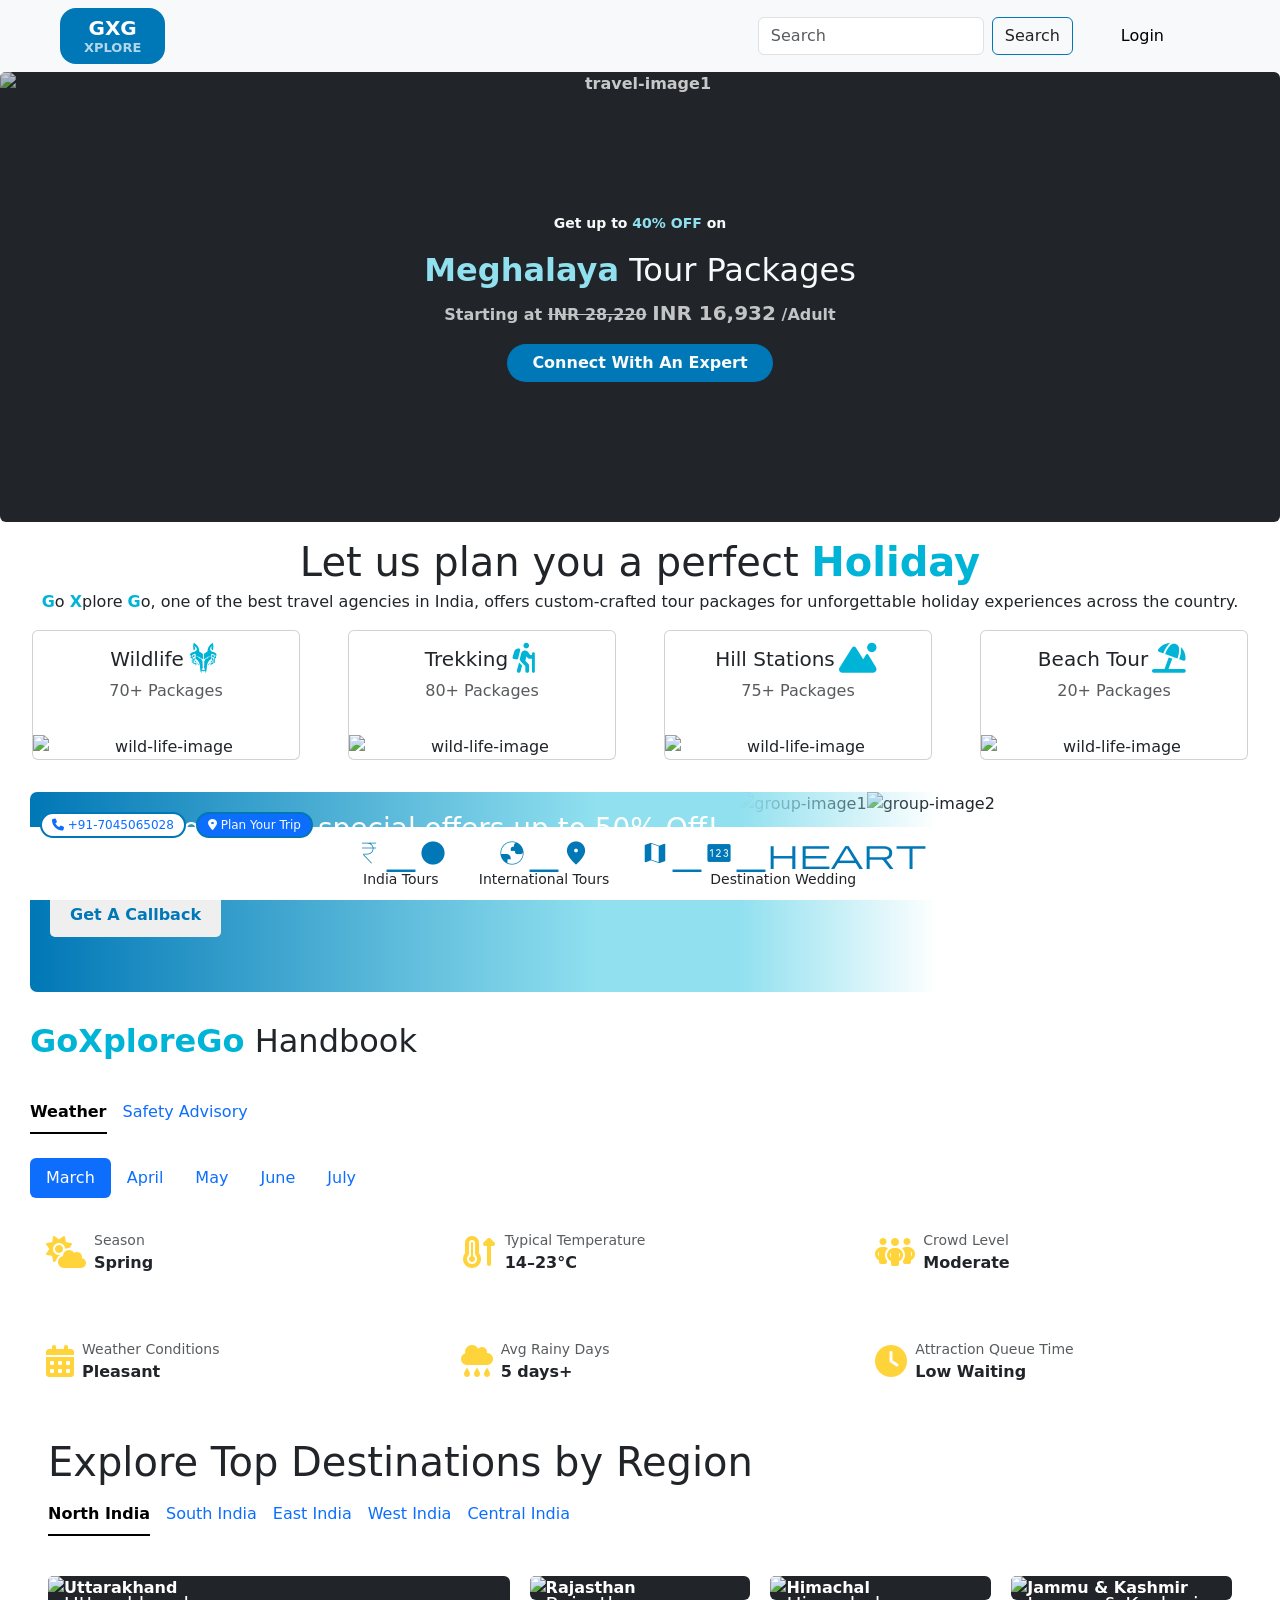
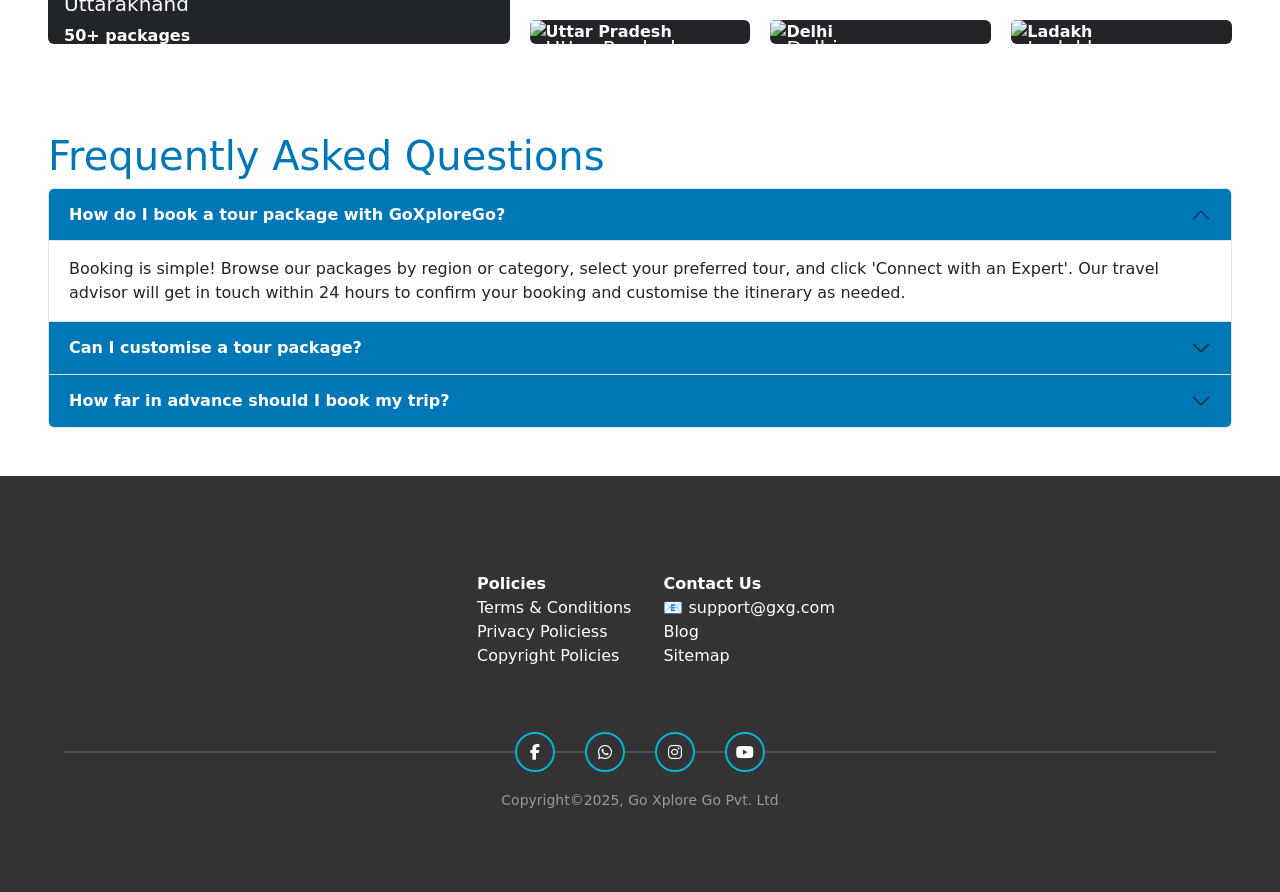
==== GoXploreGo/index.html @ b68ad402 "Add files via upload Travel Webpage created with html, css, bootstrap and js functions" ====
<!doctype html>
<html lang="en">
  <head>
    <meta charset="UTF-8" />
    <meta name="viewport" content="width=device-width, initial-scale=1.0" />
    <title>GoXploreGo</title>
    <link rel="stylesheet" href="style.css" />
    <link rel="icon" type="image/png" href="assets/travel_icon.png" />
    <link
      rel="stylesheet"
      href="https://cdnjs.cloudflare.com/ajax/libs/font-awesome/6.5.1/css/all.min.css"
    />
    <link
      href="https://cdn.jsdelivr.net/npm/bootstrap@5.3.8/dist/css/bootstrap.min.css"
      rel="stylesheet"
      integrity="sha384-sRIl4kxILFvY47J16cr9ZwB07vP4J8+LH7qKQnuqkuIAvNWLzeN8tE5YBujZqJLB"
      crossorigin="anonymous"
    />
    <link
      href="https://fonts.googleapis.com/css2?family=Material+Symbols+Outlined"
      rel="stylesheet"
    />
    <script
      src="https://cdn.jsdelivr.net/npm/bootstrap@5.3.8/dist/js/bootstrap.bundle.min.js"
      integrity="sha384-FKyoEForCGlyvwx9Hj09JcYn3nv7wiPVlz7YYwJrWVcXK/BmnVDxM+D2scQbITxI"
      crossorigin="anonymous"
    ></script>
  </head>
  <body>
    <header>
      <nav class="navbar bg-body-tertiary px-5">
        <div class="nav-custom container-fluid">
          <a
            href="#"
            data-bs-toggle="tooltip"
            data-bs-placement="bottom"
            data-bs-custom-class="custom-tooltip"
            data-bs-title="Go Xplore Go — Adventure Awaits!"
            class="navbar-icon-custom navbar-brand px-4 py-2 text-center rounded-4"
            >GXG<span style="font-size: small; opacity: 0.7">XPLORE</span></a
          >
          <form class="d-flex p-2" role="search">
            <input
              class="input-search-custom form-control me-2"
              type="search"
              placeholder="Search"
              aria-label="Search"
            />
            <button class="btn btn-search" type="submit">Search</button>
            <button type="submit" class="login px-5">Login</button>
          </form>
        </div>
      </nav>
    </header>

    <section class="hero-section overflow-hidden">
      <div
        style="height: 450px"
        class="card border-0 text-center text-bg-dark fw-bolder"
      >
        <div class="hero-slider">
          <img
            src="https://images.unsplash.com/photo-1624049321569-f483adecb8fa?q=80&w=870&auto=format&fit=crop&ixlib=rb-4.1.0&ixid=M3wxMjA3fDB8MHxwaG90by1wYWdlfHx8fGVufDB8fHx8fA%3D%3D"
            class="card-img h-100 w-100 object-fit-cover opacity-75"
            alt="travel-image1"
          />
          <img
            src="https://images.unsplash.com/photo-1650747857310-c359fd3ee5c5?q=80&w=870&auto=format&fit=crop&ixlib=rb-4.1.0&ixid=M3wxMjA3fDB8MHxwaG90by1wYWdlfHx8fGVufDB8fHx8fA%3D%3D"
            class="card-img h-100 w-100 object-fit-cover opacity-75"
            alt="travel-image2"
          />
          <img
            src="https://images.unsplash.com/photo-1718708839447-c9a9dbec0168?q=80&w=774&auto=format&fit=crop&ixlib=rb-4.1.0&ixid=M3wxMjA3fDB8MHxwaG90by1wYWdlfHx8fGVufDB8fHx8fA%3D%3D"
            class="card-img h-100 w-100 object-fit-cover opacity-75"
            alt="travel-image3"
          />
          <img
            src="https://images.unsplash.com/photo-1636559368535-b478a047a370?q=80&w=870&auto=format&fit=crop&ixlib=rb-4.1.0&ixid=M3wxMjA3fDB8MHxwaG90by1wYWdlfHx8fGVufDB8fHx8fA%3D%3D"
            class="card-img h-100 w-100 object-fit-cover opacity-75"
            alt="travel-image4"
          />
        </div>

        <div
          class="card-img-overlay text-light d-flex flex-column justify-content-center align-items-center"
        >
          <p class="card-text">
            <small>Get up to <span class="primary">40% OFF</span> on</small>
          </p>
          <h2 class="card-title">
            <span class="primary">Meghalaya</span> Tour Packages
          </h2>
          <p class="card-text opacity-75">
            Starting at
            <span class="text-decoration-line-through">INR 28,220</span>
            <span class="opacity-100 fw-bolder fs-5">INR 16,932</span>
            /Adult
          </p>
          <a
            href="#"
            class="btn rounded-5 btn-custom text-capitalize text-light px-4 fw-bold"
            >connect with an expert</a
          >
        </div>
      </div>
    </section>

    <main class="main-section">
      <div class="card border-0 text-center">
        <div class="card-body">
          <h1 class="card-title">
            Let us plan you a perfect <span class="secondary">Holiday</span>
          </h1>
          <p class="card-subtitle">
            <span class="secondary">G</span>o
            <span class="secondary">X</span>plore
            <span class="secondary">G</span>o, one of the best travel agencies
            in India, offers custom-crafted tour packages for unforgettable
            holiday experiences across the country.
          </p>
          <div class="row row-cols-2 row-cols-md-4 g-5 p-3">
            <div class="col">
              <div class="card h-100">
                <div class="card-body">
                  <h5 class="card-title">
                    Wildlife<i
                      class="fa-brands fa-wolf-pack-battalion main-section-icon fa-xl d-inline-block px-1 align-text-center"
                    ></i>
                  </h5>

                  <p class="card-text opacity-75">70+ Packages</p>
                  <a href="#" class="stretched-link"></a>
                </div>
                <img
                  src="https://images.unsplash.com/photo-1575550959106-5a7defe28b56?q=80&w=870&auto=format&fit=crop&ixlib=rb-4.1.0&ixid=M3wxMjA3fDB8MHxwaG90by1wYWdlfHx8fGVufDB8fHx8fA%3D%3D"
                  class="card-img-bottom"
                  alt="wild-life-image"
                />
              </div>
            </div>

            <div class="col">
              <div class="card h-100">
                <div class="card-body">
                  <h5 class="card-title">
                    Trekking<i
                      class="fa-solid fa-person-hiking main-section-icon fa-xl px-1 d-inline-block align-text-center"
                    ></i>
                  </h5>

                  <p class="card-text opacity-75">80+ Packages</p>
                  <a href="#" class="stretched-link"></a>
                </div>
                <img
                  src="https://images.unsplash.com/photo-1497501849790-78f74380d9d3?w=500&auto=format&fit=crop&q=60&ixlib=rb-4.1.0&ixid=M3wxMjA3fDB8MHxzZWFyY2h8MTh8fHRyZWtraW5nfGVufDB8fDB8fHww"
                  class="card-img-bottom"
                  alt="wild-life-image"
                />
              </div>
            </div>

            <div class="col">
              <div class="card h-100">
                <div class="card-body">
                  <h5 class="card-title">
                    Hill Stations<i
                      class="fa-solid fa-mountain-sun main-section-icon fa-xl px-1 d-inline-block align-text-center"
                    ></i>
                  </h5>
                  <p class="card-text opacity-75">75+ Packages</p>
                  <a href="#" class="stretched-link"></a>
                </div>
                <img
                  src="https://plus.unsplash.com/premium_photo-1697729686580-91cb90cdb7b6?q=80&w=870&auto=format&fit=crop&ixlib=rb-4.1.0&ixid=M3wxMjA3fDB8MHxwaG90by1wYWdlfHx8fGVufDB8fHx8fA%3D%3D"
                  class="card-img-bottom"
                  alt="wild-life-image"
                />
              </div>
            </div>

            <div class="col">
              <div class="card h-100">
                <div class="card-body">
                  <h5 class="card-title">
                    Beach Tour<i
                      class="fa-solid fa-umbrella-beach main-section-icon fa-xl px-1 d-inline-block align-text-center"
                    ></i>
                  </h5>

                  <p class="card-text opacity-75">20+ Packages</p>
                  <a href="#" class="stretched-link"></a>
                </div>
                <img
                  src="https://images.unsplash.com/photo-1519046904884-53103b34b206?q=80&w=870&auto=format&fit=crop&ixlib=rb-4.1.0&ixid=M3wxMjA3fDB8MHxwaG90by1wYWdlfHx8fGVufDB8fHx8fA%3D%3D"
                  class="card-img-bottom"
                  alt="wild-life-image"
                />
              </div>
            </div>
          </div>
        </div>
      </div>
    </main>

    <!-- Offer section -->
    <section class="offer-section">
      <div class="offer-content">
        <h3>Bigger Group? Get special offers up to 50% Off!</h3>
        <p>We create unforgettable adventures, customised for your group.</p>
        <button class="cta">Get A Callback</button>
      </div>
      <div class="offer-images">
        <img
          src="https://images.unsplash.com/photo-1523898052899-241108586cf8?q=80&w=870&auto=format&fit=crop&ixlib=rb-4.1.0&ixid=M3wxMjA3fDB8MHxwaG90by1wYWdlfHx8fGVufDB8fHx8fA%3D%3D"
          alt="group-image1"
        />
        <img
          src="https://images.unsplash.com/photo-1679579664638-6b97f1be7d85?w=500&auto=format&fit=crop&q=60&ixlib=rb-4.1.0&ixid=M3wxMjA3fDB8MHxzZWFyY2h8NDE4fHxncm91cHxlbnwwfHwwfHx8MA%3D%3D"
          alt="group-image2"
        />
      </div>
    </section>

    <section class="handbook-section">
      <h2><span class="secondary">GoXploreGo</span> Handbook</h2>
      <ul class="nav nav-underline py-4" id="myTab" role="tablist">
        <li class="nav-item" role="presentation">
          <a
            class="nav-link active"
            id="weather-tab"
            data-bs-toggle="tab"
            data-bs-target="#weather-tab-pane"
            role="tab"
            aria-controls="weather-tab-pane"
            aria-selected="true"
            aria-current="page"
            href="#"
            >Weather</a
          >
        </li>
        <li class="nav-item" role="presentation">
          <a
            class="nav-link"
            id="safety-advisory-tab"
            data-bs-toggle="tab"
            data-bs-target="#safety-advisory-tab-pane"
            role="tab"
            aria-controls="safety-advisory-tab-pane"
            aria-selected="false"
            href="#"
            >Safety Advisory</a
          >
        </li>
      </ul>
      <div class="tab-content" id="myTabContent">
        <div
          class="tab-pane fade show active"
          id="weather-tab-pane"
          role="tabpanel"
          aria-labelledby="weather-tab"
          tabindex="0"
        >
          <ul class="nav nav-pills mb-3" id="pills-tab" role="tablist">
            <li class="nav-item" role="presentation">
              <button
                class="nav-link active"
                id="pills-march-tab"
                data-bs-toggle="pill"
                data-bs-target="#pills-march"
                type="button"
                role="tab"
                aria-controls="pills-march"
                aria-selected="true"
              >
                March
              </button>
            </li>
            <li class="nav-item" role="presentation">
              <button
                class="nav-link"
                id="pills-april-tab"
                data-bs-toggle="pill"
                data-bs-target="#pills-april"
                type="button"
                role="tab"
                aria-controls="pills-april"
                aria-selected="false"
              >
                April
              </button>
            </li>
            <li class="nav-item" role="presentation">
              <button
                class="nav-link"
                id="pills-may-tab"
                data-bs-toggle="pill"
                data-bs-target="#pills-may"
                type="button"
                role="tab"
                aria-controls="pills-may"
                aria-selected="false"
              >
                May
              </button>
            </li>
            <li class="nav-item" role="presentation">
              <button
                class="nav-link"
                id="pills-june-tab"
                data-bs-toggle="pill"
                data-bs-target="#pills-june"
                type="button"
                role="tab"
                aria-controls="pills-june"
                aria-selected="false"
              >
                June
              </button>
            </li>
            <li class="nav-item" role="presentation">
              <button
                class="nav-link"
                id="pills-july-tab"
                data-bs-toggle="pill"
                data-bs-target="#pills-july"
                type="button"
                role="tab"
                aria-controls="pills-july"
                aria-selected="false"
              >
                July
              </button>
            </li>
          </ul>
          <div class="tab-content" id="pills-tabContent">
            <div
              class="tab-pane fade show active"
              id="pills-march"
              role="tabpanel"
              aria-labelledby="pills-march-tab"
              tabindex="0"
            >
              <div class="weather-content"></div>
            </div>
            <div
              class="tab-pane fade"
              id="pills-april"
              role="tabpanel"
              aria-labelledby="pills-april-tab"
              tabindex="0"
            >
              <div class="weather-content"></div>
            </div>
            <div
              class="tab-pane fade"
              id="pills-may"
              role="tabpanel"
              aria-labelledby="pills-may-tab"
              tabindex="0"
            >
              <div class="weather-content"></div>
            </div>
            <div
              class="tab-pane fade"
              id="pills-june"
              role="tabpanel"
              aria-labelledby="pills-june-tab"
              tabindex="0"
            >
              <div class="weather-content"></div>
            </div>
            <div
              class="tab-pane fade"
              id="pills-july"
              role="tabpanel"
              aria-labelledby="pills-july-tab"
              tabindex="0"
            >
              <div class="weather-content"></div>
            </div>
          </div>
        </div>

        <div
          class="tab-pane fade"
          id="safety-advisory-tab-pane"
          role="tabpanel"
          aria-labelledby="safety-advisory-tab"
          tabindex="0"
        >
          <ul>
            <li>
              Check daily weather and rainfall forecasts, as heavy showers often
              trigger landslides and road closures between Shillong,
              Cherrapunji, Dawki, and Mawsynram.
            </li>
            <li>
              Carry rain jackets even in winter, since sudden drizzles occur
              frequently in Meghalaya’s cloud-heavy climate.
            </li>
            <li>
              Wear sturdy footwear for treks to living root bridges, as stone
              steps remain slippery year-round due to moisture.
            </li>
            <li>
              Follow village council instructions carefully, as access rules
              differ across Khasi, Jaintia, and Garo regions.
            </li>
            <li>
              Hire a local guide for the Double Decker Living Root Bridge trek
              in Nongriat, as the 3,000+ stone steps become slippery after
              rainfall.
            </li>
            <li>
              Avoid trekking remote trails alone, and hire village guides for
              safe navigation and river crossings.
            </li>
          </ul>
        </div>
      </div>
    </section>

    <!-- explore region wise -->
    <section class="explore-region px-5">
      <h1>Explore Top Destinations by Region</h1>
      <ul class="nav nav-underline" id="myRegionTab" role="tablist">
        <li class="nav-item" role="presentation">
          <button
            class="nav-link active"
            id="north-india-tab"
            data-bs-toggle="tab"
            data-bs-target="#north-india"
            type="button"
            role="tab"
            aria-controls="north-india"
            aria-selected="true"
          >
            North India
          </button>
        </li>
        <li class="nav-item" role="presentation">
          <button
            class="nav-link"
            id="south-india-tab"
            data-bs-toggle="tab"
            data-bs-target="#south-india"
            type="button"
            role="tab"
            aria-controls="south-india"
            aria-selected="false"
          >
            South India
          </button>
        </li>
        <li class="nav-item" role="presentation">
          <button
            class="nav-link"
            id="east-india-tab"
            data-bs-toggle="tab"
            data-bs-target="#east-india"
            type="button"
            role="tab"
            aria-controls="east-india"
            aria-selected="false"
          >
            East India
          </button>
        </li>
        <li class="nav-item" role="presentation">
          <button
            class="nav-link"
            id="west-india-tab"
            data-bs-toggle="tab"
            data-bs-target="#west-india"
            type="button"
            role="tab"
            aria-controls="west-india"
            aria-selected="false"
          >
            West India
          </button>
        </li>
        <li class="nav-item" role="presentation">
          <button
            class="nav-link"
            id="central-india-tab"
            data-bs-toggle="tab"
            data-bs-target="#central-india"
            type="button"
            role="tab"
            aria-controls="central-india"
            aria-selected="false"
          >
            Central India
          </button>
        </li>
      </ul>
      <div class="tab-content" id="myRegionTabContent">
        <div
          class="tab-pane fade show active"
          id="north-india"
          role="tabpanel"
          aria-labelledby="north-india"
          tabindex="0"
        >
          <div class="grid">
            <div class="grid-images"></div>
          </div>
        </div>
        <div
          class="tab-pane fade"
          id="south-india"
          role="tabpanel"
          aria-labelledby="south-india"
          tabindex="0"
        >
          <div class="grid">
            <div class="grid-images"></div>
          </div>
        </div>
        <div
          class="tab-pane fade"
          id="east-india"
          role="tabpanel"
          aria-labelledby="east-india"
          tabindex="0"
        >
          <div class="grid">
            <div class="grid-images"></div>
          </div>
        </div>
        <div
          class="tab-pane fade"
          id="west-india"
          role="tabpanel"
          aria-labelledby="west-india"
          tabindex="0"
        >
          <div class="grid">
            <div class="grid-images"></div>
          </div>
        </div>
        <div
          class="tab-pane fade"
          id="central-india"
          role="tabpanel"
          aria-labelledby="central-india"
          tabindex="0"
        >
          <div class="grid">
            <div class="grid-images"></div>
          </div>
        </div>
      </div>
    </section>

    <!-- FAQS -->
    <section class="faq-section p-5">
      <h1 class="third">Frequently Asked Questions</h1>
      <div class="accordion" id="accordionPanelsStayOpenExample">
        <div class="accordion-item">
          <h2 class="accordion-header">
            <button
              class="accordion-button"
              type="button"
              data-bs-toggle="collapse"
              data-bs-target="#panelsStayOpen-collapseOne"
              aria-expanded="true"
              aria-controls="panelsStayOpen-collapseOne"
            >
              How do I book a tour package with GoXploreGo?
            </button>
          </h2>
          <div
            id="panelsStayOpen-collapseOne"
            class="accordion-collapse collapse show"
          >
            <div class="accordion-body">
              Booking is simple! Browse our packages by region or category,
              select your preferred tour, and click 'Connect with an Expert'.
              Our travel advisor will get in touch within 24 hours to confirm
              your booking and customise the itinerary as needed.
            </div>
          </div>
        </div>
        <div class="accordion-item">
          <h2 class="accordion-header">
            <button
              class="accordion-button collapsed"
              type="button"
              data-bs-toggle="collapse"
              data-bs-target="#panelsStayOpen-collapseTwo"
              aria-expanded="false"
              aria-controls="panelsStayOpen-collapseTwo"
            >
              Can I customise a tour package?
            </button>
          </h2>
          <div
            id="panelsStayOpen-collapseTwo"
            class="accordion-collapse collapse"
          >
            <div class="accordion-body">
              Absolutely. All our packages are fully customisable. You can
              adjust travel dates, add or remove destinations, upgrade
              accommodation, and request private transfers. Just speak to one of
              our experts and we'll tailor the trip to your preferences.
            </div>
          </div>
        </div>
        <div class="accordion-item">
          <h2 class="accordion-header">
            <button
              class="accordion-button collapsed"
              type="button"
              data-bs-toggle="collapse"
              data-bs-target="#panelsStayOpen-collapseThree"
              aria-expanded="false"
              aria-controls="panelsStayOpen-collapseThree"
            >
              How far in advance should I book my trip?
            </button>
          </h2>
          <div
            id="panelsStayOpen-collapseThree"
            class="accordion-collapse collapse"
          >
            <div class="accordion-body">
              We recommend booking at least 4–6 weeks in advance, especially for
              peak seasons (October–March for North India, summer for hill
              stations). For popular destinations like Ladakh and Meghalaya,
              early booking ensures better accommodation and pricing.
            </div>
          </div>
        </div>
      </div>
    </section>

    <section class="sticky-fixed-bottom">
      <div class="sticky-items">
        <span class="sticky-icon material-symbols-outlined">
          currency_rupee_circle
        </span>
        <a class="text-dark text-decoration-none stretched-link" href="#"
          >India Tours</a
        >
      </div>
      <div class="sticky-items">
        <span class="sticky-icon material-symbols-outlined">
          globe_location_pin
        </span>
        <a class="text-dark text-decoration-none stretched-link" href="#"
          >International Tours</a
        >
      </div>
      <div class="sticky-items">
        <span class="sticky-icon material-symbols-outlined">
          map_pin_heart
        </span>
        <a class="text-dark text-decoration-none stretched-link" href="#"
          >Destination Wedding</a
        >
      </div>

      <div class="sticky-cta-buttons">
        <a href="tel:7045065028" class="btn-sticky-call">
          <i class="fa-solid fa-phone"></i> +91-7045065028
        </a>
        <a href="#" class="btn-sticky-plan bg-primary text-light">
          <i class="fa-solid fa-location-dot"></i> Plan Your Trip
        </a>
      </div>
    </section>

    <!-- Footer -->
    <footer class="footer py-5">
      <div class="footer-contact-details py-5">
        <div class="policy footer-link">
          <ul>
            <li class="fw-bold">Policies</li>
            <li><a href="#">Terms & Conditions</a></li>
            <li><a href="#">Privacy Policiess</a></li>
            <li><a href="#">Copyright Policies</a></li>
          </ul>
        </div>
        <div class="contact footer-link">
          <ul>
            <li class="fw-bold">Contact Us</li>

            <li><a href="#">📧 support@gxg.com</a></li>
            <li><a href="#">Blog</a></li>
            <li><a href="#">Sitemap</a></li>
          </ul>
        </div>
      </div>
      <div class="footer-social-media">
        <div class="social-media-icons">
          <hr
            style="
              flex: 2;
              border: 1px solid rgb(221, 219, 219, 0.3);
              margin: 40px;
            "
          />
          <a href="#"
            ><i class="fa-brands fa-facebook-f fa-s" style="color: white"></i
          ></a>
          <a href="#"
            ><i class="fa-brands fa-whatsapp fa-s" style="color: white"></i
          ></a>
          <a href="#"
            ><i class="fa-brands fa-instagram fa-s" style="color: white"></i
          ></a>
          <a href="#"
            ><i class="fa-brands fa-youtube fa-s" style="color: white"></i
          ></a>
          <hr
            style="
              flex: 2;
              border: 1px solid rgb(221, 219, 219, 0.3);
              margin: 40px;
            "
          />
        </div>
      </div>
      <p class="text-center py-3 opacity-50">
        <small>Copyright&copy2025, Go Xplore Go Pvt. Ltd</small>
      </p>
    </footer>
    <script src="script.js"></script>
    <script src="https://www.gstatic.com/dialogflow-console/fast/messenger/bootstrap.js?v=1"></script>
    <df-messenger
      intent="WELCOME"
      chat-title="GoBot"
      agent-id="a6ad60ac-6ae1-411a-aab7-86a507d62f89"
      language-code="en"
    ></df-messenger>
  </body>
</html>
---- GoXploreGo/style.css ----
@import url("https://fonts.googleapis.com/css2?family=Lora:wght@300;400;500;600&display=swap");

* {
  padding: 0;
  margin: 0;
  box-sizing: border-box;
}
:root {
  --primary: #0077b6;
}

body {
  overflow-x: hidden;
  font-family: "Lora", serif;
}

.primary {
  color: #90e0ef;
  font-weight: 800;
}

.secondary {
  color: #00b4d8;
  font-weight: 800;
}

.third {
  color: var(--primary);
}
.navbar-icon-custom {
  background-color: #0077b6;
  color: white !important;
  display: flex;
  flex-direction: column;
  line-height: 1.2;
  font-weight: 700;
}
.custom-tooltip {
  --bs-tooltip-bg: white !important;
  --bs-tooltip-color: #00b4d8 !important;
}

.input-search-custom:focus {
  outline: 1px solid var(--primary) !important;
}
.btn-search {
  border: 1px solid var(--primary) !important;
}

.btn-search:hover {
  background-color: var(--primary) !important;
  transition: all 0.5s ease-in-out;
  color: white !important;
}

.login {
  border: none;
  background-color: transparent;
}

.btn-custom {
  background-color: var(--primary) !important;
}

.hero-slider {
  display: flex;
  width: 400%;
  height: 100%;
  flex-shrink: 0;
  animation: image-animation 16s infinite;
}
.hero-slider img {
  width: 25%;
  height: 100%;
  object-fit: cover;
}

@keyframes image-animation {
  0% {
    transform: translateX(0%);
  }
  20% {
    transform: translateX(0%);
  }
  25% {
    transform: translateX(-25%);
  }
  45% {
    transform: translateX(-50%);
  }
  50% {
    transform: translateX(-75%);
  }
  70% {
    transform: translateX(-50%);
  }
  75% {
    transform: translateX(-25%);
  }
  95% {
    transform: translateX(0%);
  }
  100% {
    transform: translateX(0%);
  }
}

.main-section-icon {
  color: #00b4d8;
}

/* offer-section */

.offer-section {
  margin: 0px 30px;
  /* padding: 0px 30px; */
  display: flex;
  /* justify-content: space-between; */
  height: 200px;
  border-radius: 7px;
  overflow: hidden;
}

.offer-content {
  position: relative;
  padding: 20px;
  color: white;

  background: linear-gradient(90deg, #0077b6 0%, #90e0ef 80%);
}

/*
.offer-content p {
    font-size: clamp(10px, 1.5vw, 16px); 
    margin-bottom: 8px;
} */

.offer-images {
  display: flex;
  position: relative;
  height: 200px;
}

/* .offer-images img{
     height:100%;
    width:100%; 
} */

.offer-images::before {
  content: "";
  position: absolute;

  width: 200px;
  height: 100%;
  background: linear-gradient(to right, #90e0ef, transparent);
}

.cta {
  border: none;
  border-radius: 5px;
  padding: 10px 20px;
  color: #0077b6;
  font-weight: 700;
}

.handbook-section {
  margin: 30px;
}

/* explore region-grid */

.grid-images {
  padding: 40px 0px;
  display: grid;
  grid-template-columns: repeat(5, 1fr);
  gap: 20px;
}

.grid-images div:nth-of-type(1) {
  grid-row: span 2;
  grid-column: span 2;
}

/* .grid-images{
    border-radius:5px;
} */

.accordion-button {
  background-color: var(--primary) !important;
  color: white !important;
  font-weight: 700;
}

.footer {
  background-color: rgb(51, 51, 51);
  color: white;
}

.footer-contact-details {
  padding: 20px;
  display: flex;
  justify-content: center;
  align-items: center;
}

.footer-contact-details ul {
  list-style-type: none;

  /* opacity: 0.7; */
}


.footer-contact-details ul li a:hover {
  text-decoration: 3px underline #90e0ef;
}
.footer-contact-details ul li a:hover::after {
  content: "  >";
  color: #90e0ef;
}
ul li a,
.social-media-icons a {
  text-decoration: none;
  color: white;
  /* opacity: 0.7; */
}

.social-media-icons {
  display: flex;
  justify-content: center;
  align-items: center;
  gap: 30px;
  position: relative;
}

.social-media-icons i {
  border-radius: 50%;
  width: 40px;
  height: 40px;
  border: 2px solid #00b4d8;
  display: flex;
  align-items: center;
  justify-content: center;
  background-color: rgb(51, 51, 51);
}

.social-media-icons a {
  position: relative;
  z-index: 1; /* ← icons sit on top of line */
}

hr {
  position: absolute;
  z-index: 0;
  width: 90%;
}

/* sticky */

.sticky-fixed-bottom {
  padding: 10px;
  position: fixed;
  display: flex;
  justify-content: center;
  align-items: center;
  gap: 30px;
  bottom: 0;
  width: 100%;
  background-color: white;
  z-index: 98;
}

.sticky-items {
  display: flex;
  flex-direction: column;
  justify-content: center;
  align-items: center;
  font-size: 14px;
}

.sticky-icon {
  color: var(--primary);
  font-size: 32px !important;
  font-variation-settings:
    "FILL" 1,
    "wght" 100,
    "GRAD" 0,
    "opsz" 48;
}

.sticky-cta-buttons {
  display: flex;
  gap: 10px;
  position: absolute;
  left: 0;
  top: -15px;
  margin: 0 40px;
}

.sticky-cta-buttons a {
  text-decoration: none;
  border: 2px solid #0077b6;
  padding: 2px 10px;
  font-size: 12px;
  border-radius: 20px;
  background-color: white;
}

df-messenger {
  z-index: 1000;
  top: 100px;
  position: fixed;
  height: 100px;
  --df-messenger-chat-bubble-size: 48px;
  --df-messenger-chat-window-height: 400px;
  --df-messenger-chat-window-width: 320px;
  --df-messenger-chat-background-color: #90e0ef;
  --df-messenger-button-titlebar-color: var(--primary);
}

/* .df-messenger {
    z-index: 1000;
top:-15px;    right:70px;
    position: fixed;
    height: 100px;
    

} */

/* tablet view */
@media (max-width: 1024px) {
  .grid-images {
    grid-template-columns: repeat(3, 1fr);
  }
  .offer-images {
    width: 0;
  }
}

/* mobile view */
@media (max-width: 768px) {
  .footer-contact-details {
    display: grid;
    grid-template-columns: repeat(1, 1fr);
  }

  .grid-images {
    grid-template-columns: repeat(2, 1fr);
  }
}
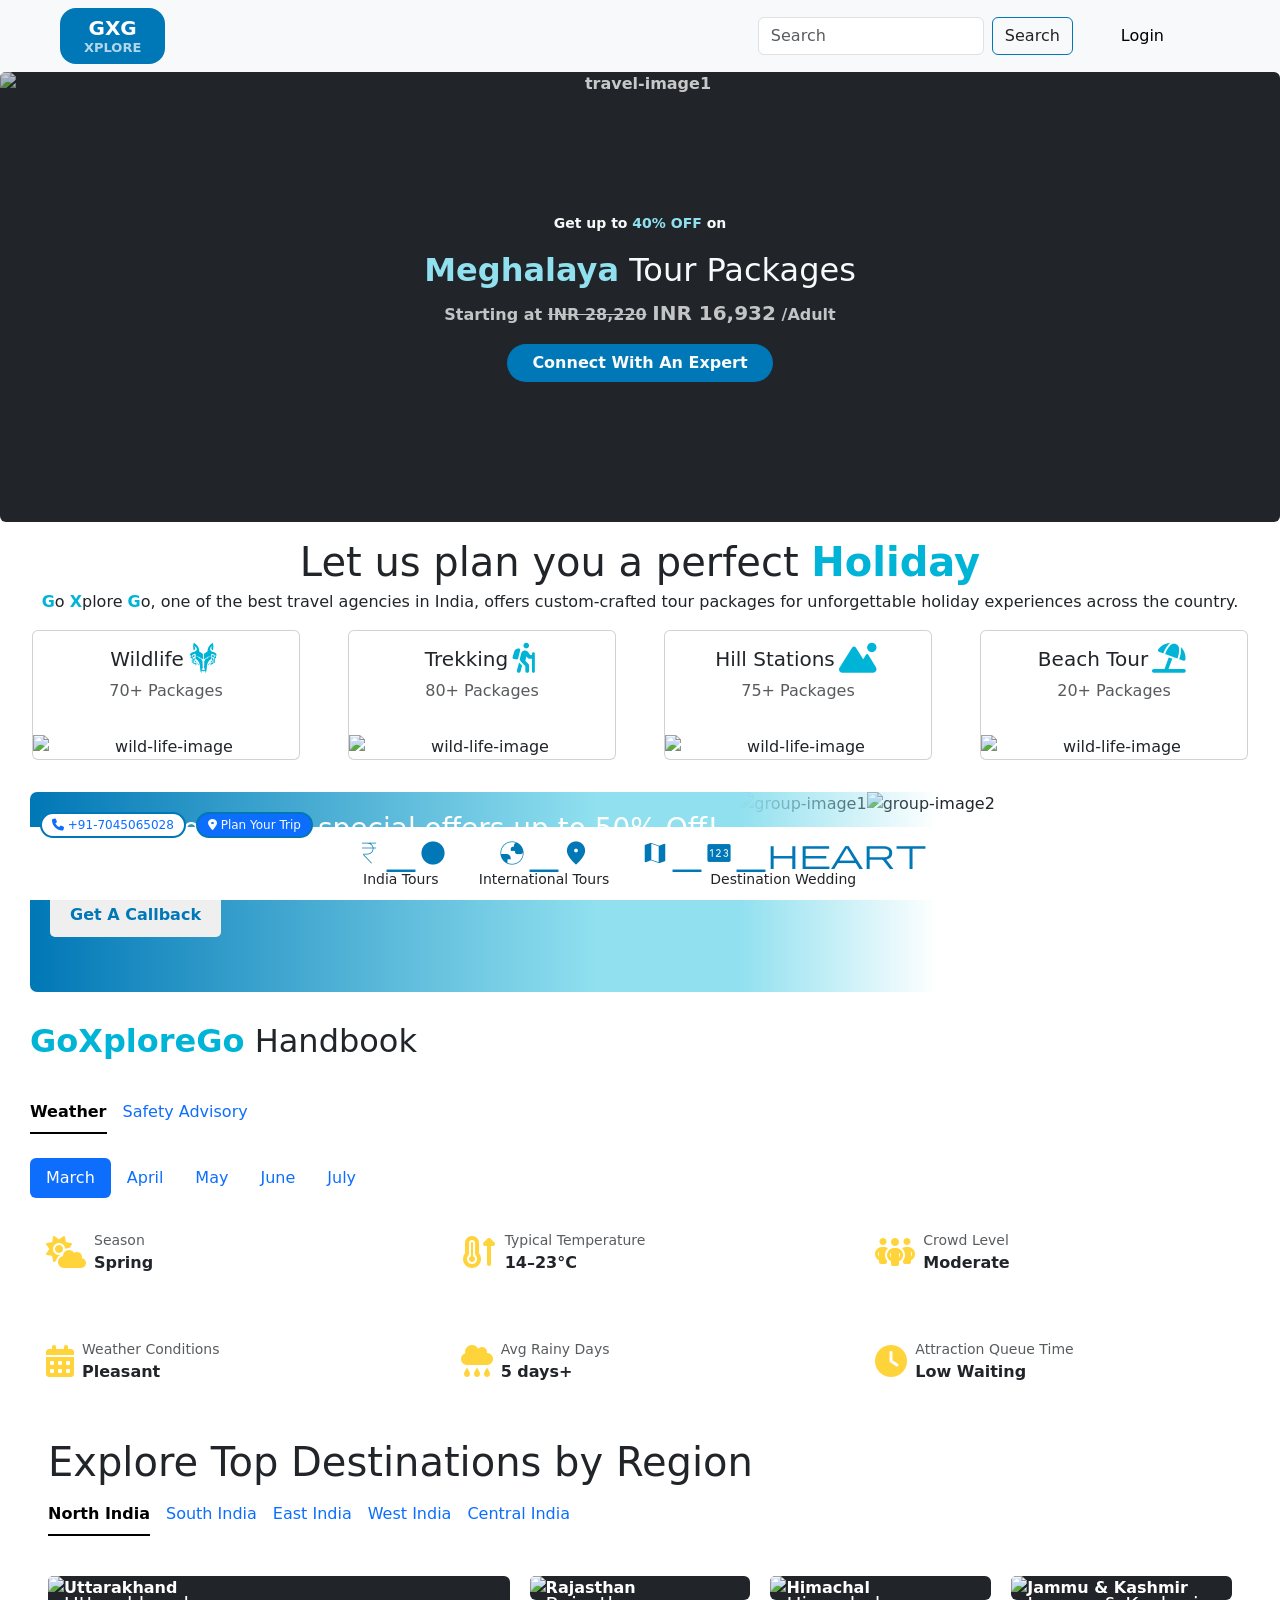
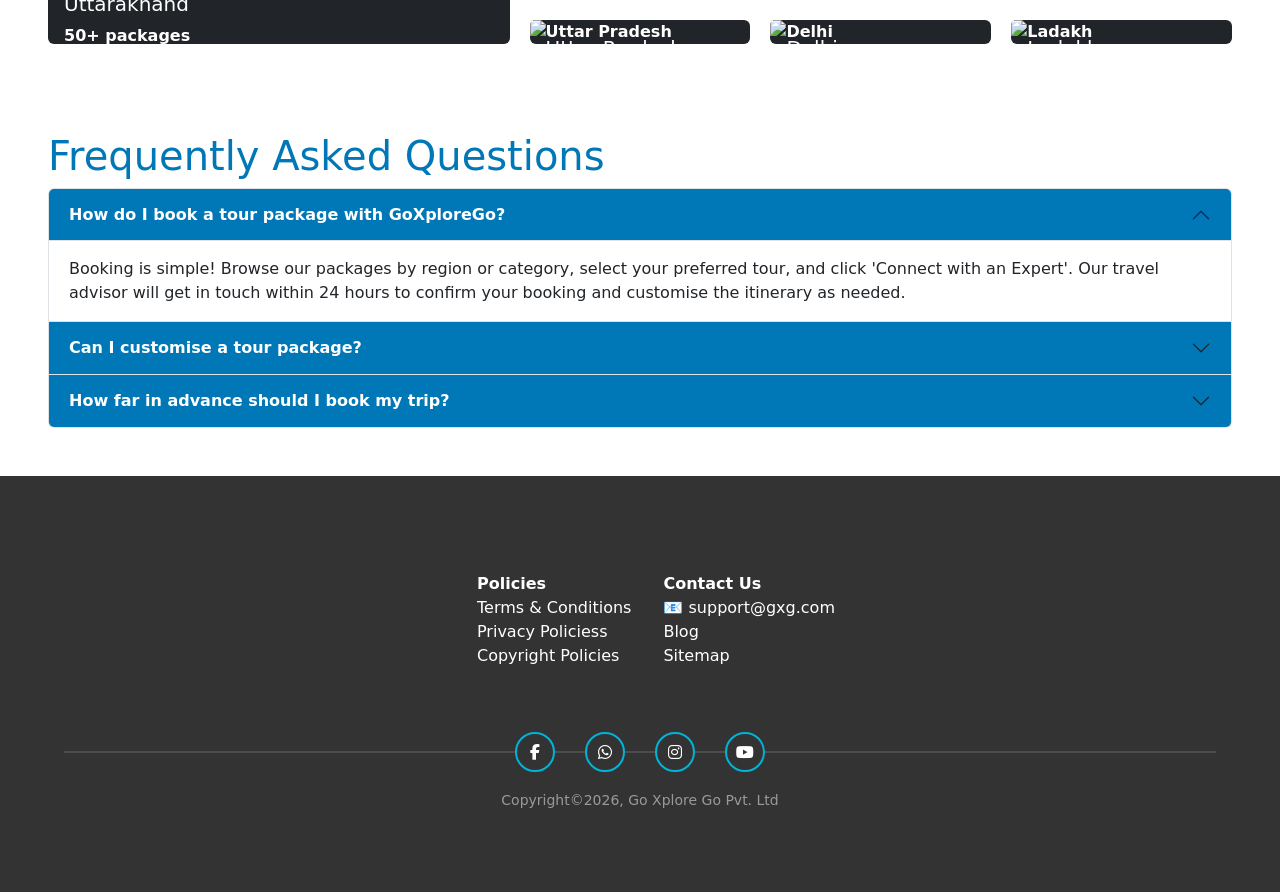
==== commit 0ac08b67: "Update index.html" ====
--- a/GoXploreGo/index.html
+++ b/GoXploreGo/index.html
@@ -724,7 +724,7 @@
         </div>
       </div>
       <p class="text-center py-3 opacity-50">
-        <small>Copyright&copy2025, Go Xplore Go Pvt. Ltd</small>
+        <small>Copyright&copy2026, Go Xplore Go Pvt. Ltd</small>
       </p>
     </footer>
     <script src="script.js"></script>
